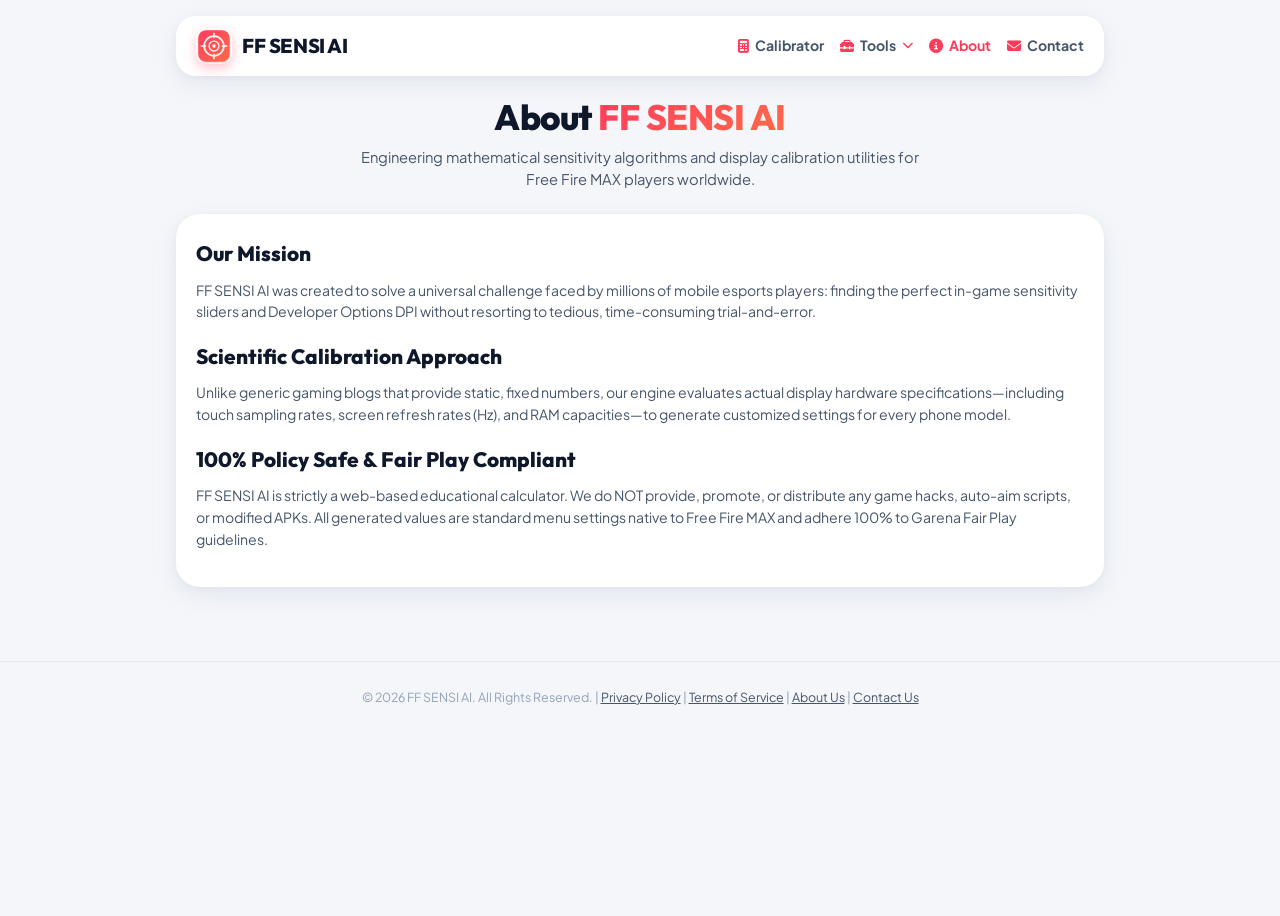
==== about.html @ 21d7be18 "Synchronize mobile hamburger menu and slide drawer across all 9 pages" ====
<!DOCTYPE html>
<html lang="en">

<head>
    <meta charset="UTF-8">
    <meta name="viewport" content="width=device-width, initial-scale=1.0, maximum-scale=1.0, user-scalable=no">

    <title>About Us - FF SENSI AI</title>
    <meta name="description" content="Learn about FF SENSI AI - The precision Free Fire headshot sensitivity calibration platform.">
    <meta name="robots" content="index, follow">
    <link rel="canonical" href="https://ffsensi.takiff.online/about.html">

    <link rel="icon" type="image/svg+xml" href="favicon.svg">
    <link rel="stylesheet" href="https://cdnjs.cloudflare.com/ajax/libs/font-awesome/6.5.1/css/all.min.css">
    <link href="https://fonts.googleapis.com/css2?family=Outfit:wght@600;700;800;900&family=Plus+Jakarta+Sans:wght@500;600;700;800&display=swap" rel="stylesheet">
    <link rel="stylesheet" href="css/style.css">

    <!-- Google Analytics -->
    <script async src="https://www.googletagmanager.com/gtag/js?id=G-5016SZV6RD"></script>
    <script>
        window.dataLayer = window.dataLayer || [];
        function gtag() { dataLayer.push(arguments); }
        gtag('js', new Date());
        gtag('config', 'G-5016SZV6RD');
    </script>
</head>

<body>

    <!-- Header Navbar -->
    <div class="header-wrapper">
        <nav class="navbar">
            <a href="index.html" class="brand">
                <img src="logo.svg" alt="FF SENSI Logo" width="36" height="36" style="border-radius: 10px; box-shadow: 0 4px 12px rgba(255, 59, 92, 0.3);">
                <span class="brand-title">FF SENSI AI</span>
            </a>

            <!-- Desktop Nav Menu -->
            <ul class="nav-menu desktop-only">
                <li><a href="index.html"><i class="fa-solid fa-calculator"></i> Calibrator</a></li>
                <li class="dropdown-menu-item">
                    <a class="dropdown-trigger"><i class="fa-solid fa-toolbox"></i> Tools <i class="fa-solid fa-chevron-down" style="font-size: 0.7rem;"></i></a>
                    <div class="dropdown-popover">
                        <a href="index.html"><i class="fa-solid fa-sliders"></i> Sensi Calibrator</a>
                        <a href="dpi-calculator.html"><i class="fa-solid fa-microchip"></i> DPI Multiplier Tool</a>
                        <a href="fire-button-calculator.html"><i class="fa-solid fa-bullseye"></i> Fire Button Size Tool</a>
                        <a href="custom-hud-calculator.html"><i class="fa-solid fa-gamepad"></i> Custom HUD Blueprint</a>
                        <a href="drag-aim-trainer.html"><i class="fa-solid fa-crosshairs"></i> Drag Aim Speed Trainer</a>
                    </div>
                </li>
                <li><a href="about.html" class="active"><i class="fa-solid fa-circle-info"></i> About</a></li>
                <li><a href="contact.html"><i class="fa-solid fa-envelope"></i> Contact</a></li>
            </ul>

            <!-- Mobile Hamburger Toggle Button -->
            <button type="button" class="mobile-menu-btn mobile-hamburger-btn" id="mobileMenuBtn" aria-label="Open Menu">
                <i class="fa-solid fa-bars"></i>
            </button>
        </nav>

        <!-- Mobile Overlay & Drawer -->
        <div class="mobile-overlay" id="mobileOverlay"></div>
        <div class="mobile-drawer" id="mobileDrawer">
            <div class="mobile-drawer-head">
                <span class="mobile-drawer-title">Navigation Menu</span>
                <button type="button" class="mobile-drawer-close close-drawer-btn" id="closeDrawerBtn" aria-label="Close Menu">
                    <i class="fa-solid fa-xmark"></i>
                </button>
            </div>
            <div class="mobile-drawer-body mobile-drawer-links">
                <a href="index.html" class="drawer-link"><i class="fa-solid fa-sliders"></i> Sensi Calibrator</a>
                <a href="dpi-calculator.html" class="drawer-link"><i class="fa-solid fa-microchip"></i> DPI Multiplier Tool</a>
                <a href="fire-button-calculator.html" class="drawer-link"><i class="fa-solid fa-bullseye"></i> Fire Button Size Tool</a>
                <a href="custom-hud-calculator.html" class="drawer-link"><i class="fa-solid fa-gamepad"></i> Custom HUD Blueprint</a>
                <a href="drag-aim-trainer.html" class="drawer-link"><i class="fa-solid fa-crosshairs"></i> Drag Aim Speed Trainer</a>
                <div class="drawer-divider"></div>
                <a href="about.html" class="drawer-link active"><i class="fa-solid fa-circle-info"></i> About Us</a>
                <a href="contact.html" class="drawer-link"><i class="fa-solid fa-envelope"></i> Contact Us</a>
            </div>
        </div>
    </div>

    <!-- Main Container -->
    <main class="container">

        <header class="hero">
            <h1 class="hero-title">
                About <span class="text-gradient">FF SENSI AI</span>
            </h1>
            <p class="hero-desc">
                Engineering mathematical sensitivity algorithms and display calibration utilities for Free Fire MAX players worldwide.
            </p>
        </header>

        <article class="seo-panel">
            <h2>Our Mission</h2>
            <p>
                FF SENSI AI was created to solve a universal challenge faced by millions of mobile esports players: finding the perfect in-game sensitivity sliders and Developer Options DPI without resorting to tedious, time-consuming trial-and-error.
            </p>

            <h2>Scientific Calibration Approach</h2>
            <p>
                Unlike generic gaming blogs that provide static, fixed numbers, our engine evaluates actual display hardware specifications—including touch sampling rates, screen refresh rates (Hz), and RAM capacities—to generate customized settings for every phone model.
            </p>

            <h2>100% Policy Safe & Fair Play Compliant</h2>
            <p>
                FF SENSI AI is strictly a web-based educational calculator. We do NOT provide, promote, or distribute any game hacks, auto-aim scripts, or modified APKs. All generated values are standard menu settings native to Free Fire MAX and adhere 100% to Garena Fair Play guidelines.
            </p>
        </article>

    </main>

    <footer class="footer-bar">
        &copy; 2026 FF SENSI AI. All Rights Reserved. | 
        <a href="privacy-policy.html" style="color: var(--text-secondary);">Privacy Policy</a> | 
        <a href="terms.html" style="color: var(--text-secondary);">Terms of Service</a> | 
        <a href="about.html" style="color: var(--text-secondary);">About Us</a> | 
        <a href="contact.html" style="color: var(--text-secondary);">Contact Us</a>
    </footer>

    <script src="js/app.js"></script>
</body>

</html>
---- css/style.css ----
/* ==========================================================================
   FF SENSI PRO - 100% Mobile-First Premium Soft Porcelain Light UI
   Fixes: Brand Title No-Wrap, Hidden Mobile Drawer by Default, Perfect Mobile Layout
   ========================================================================== */

:root {
    --bg-page: #f4f6fa;
    --bg-card: #ffffff;
    --bg-input: #f0f4f9;
    --shadow-soft: 0 8px 24px rgba(165, 175, 195, 0.2), 0 2px 6px rgba(165, 175, 195, 0.1);
    --shadow-inset: inset 2px 2px 6px rgba(165, 175, 195, 0.25), inset -2px -2px 6px rgba(255, 255, 255, 0.9);
    --border: #e2e8f0;
    --accent: #ff3b5c;
    --accent-gradient: linear-gradient(135deg, #ff3b5c 0%, #ff6b4a 100%);
    --accent-green: #10b981;
    --accent-blue: #2563eb;
    --text-primary: #0f172a;
    --text-secondary: #475569;
    --text-muted: #94a3b8;
    --font-heading: 'Outfit', -apple-system, BlinkMacSystemFont, sans-serif;
    --font-body: 'Plus Jakarta Sans', -apple-system, BlinkMacSystemFont, sans-serif;
}

*, *::before, *::after { box-sizing: border-box; margin: 0; padding: 0; }

html {
    scroll-behavior: smooth;
    font-size: 16px;
}

body {
    width: 100%;
    max-width: 100vw;
    overflow-x: hidden !important;
    background: var(--bg-page);
    color: var(--text-secondary);
    font-family: var(--font-body);
    min-height: 100vh;
    line-height: 1.5;
    -webkit-font-smoothing: antialiased;
}

/* ============ HEADER NAVBAR ============ */
.header-wrapper {
    width: 100%;
    max-width: 960px;
    margin: 16px auto 20px;
    padding: 0 16px;
}

.navbar {
    width: 100%;
    background: var(--bg-card);
    border-radius: 20px;
    padding: 12px 20px;
    display: flex;
    align-items: center;
    justify-content: space-between;
    box-shadow: var(--shadow-soft);
    position: relative;
    z-index: 100;
}

.brand {
    display: flex;
    align-items: center;
    gap: 10px;
    text-decoration: none;
    color: var(--text-primary);
    flex-shrink: 0;
    white-space: nowrap;
}

.brand-title {
    font-family: var(--font-heading);
    font-size: 1.25rem;
    font-weight: 800;
    letter-spacing: -0.4px;
    white-space: nowrap !important;
    display: inline-block;
}

/* Desktop Nav Menu */
.nav-menu {
    display: flex;
    align-items: center;
    gap: 16px;
    list-style: none;
}

.nav-menu a {
    color: var(--text-secondary);
    text-decoration: none;
    font-size: 0.88rem;
    font-weight: 700;
    display: flex;
    align-items: center;
    gap: 6px;
    transition: color 0.2s ease;
    white-space: nowrap;
}

.nav-menu a:hover, .nav-menu a.active { color: var(--accent); }
.nav-menu a i { color: var(--accent); }

/* Desktop Dropdown */
.dropdown-menu-item { position: relative; padding: 6px 0; }
.dropdown-trigger { cursor: pointer; }

.dropdown-popover {
    position: absolute;
    top: calc(100% + 4px);
    right: 0;
    background: var(--bg-card);
    border: 1px solid var(--border);
    border-radius: 18px;
    padding: 8px;
    min-width: 220px;
    box-shadow: 0 14px 35px rgba(0, 0, 0, 0.15);
    display: flex;
    flex-direction: column;
    gap: 4px;
    z-index: 2000;
    opacity: 0;
    visibility: hidden;
    pointer-events: none;
    transition: opacity 0.2s ease, visibility 0.2s ease;
}

.dropdown-popover::before {
    content: '';
    position: absolute;
    top: -15px;
    left: 0;
    width: 100%;
    height: 15px;
}

.dropdown-menu-item:hover .dropdown-popover,
.dropdown-popover:hover {
    opacity: 1;
    visibility: visible;
    pointer-events: auto;
}

.dropdown-popover a {
    padding: 10px 12px;
    border-radius: 12px;
    font-size: 0.85rem;
    font-weight: 700;
    color: var(--text-primary);
    text-decoration: none;
    transition: all 0.2s ease;
}

.dropdown-popover a:hover {
    background: #fff5f7;
    color: var(--accent);
}

/* ============ MOBILE HAMBURGER BUTTON ============ */
.mobile-menu-btn {
    display: none; /* Hidden on desktop */
    background: #fff5f7;
    border: 1px solid rgba(255, 59, 92, 0.25);
    color: var(--accent);
    width: 40px;
    height: 40px;
    border-radius: 12px;
    font-size: 1.1rem;
    cursor: pointer;
    align-items: center;
    justify-content: center;
    flex-shrink: 0;
    transition: all 0.2s ease;
}

/* ============ MOBILE OVERLAY & DRAWER ============ */
.mobile-overlay {
    display: none;
    position: fixed;
    top: 0;
    left: 0;
    width: 100vw;
    height: 100vh;
    background: rgba(15, 23, 42, 0.5);
    backdrop-filter: blur(4px);
    -webkit-backdrop-filter: blur(4px);
    z-index: 9998;
    opacity: 0;
    transition: opacity 0.3s ease;
}

.mobile-overlay.open {
    display: block !important;
    opacity: 1;
}

/* Mobile Drawer - Hidden completely by default */
.mobile-drawer {
    display: none; /* Crucial: Prevents raw un-styled render on mobile */
    position: fixed;
    top: 0;
    right: 0;
    width: 280px;
    max-width: 85vw;
    height: 100vh;
    background: var(--bg-card);
    z-index: 9999;
    box-shadow: -8px 0 30px rgba(0, 0, 0, 0.15);
    flex-direction: column;
    overflow-y: auto;
    transform: translateX(100%);
    transition: transform 0.3s cubic-bezier(0.4, 0, 0.2, 1);
}

.mobile-drawer.open {
    display: flex !important;
    transform: translateX(0) !important;
}

.mobile-drawer-head, .mobile-drawer-header {
    display: flex;
    align-items: center;
    justify-content: space-between;
    padding: 16px 20px;
    border-bottom: 1px solid var(--border);
}

.mobile-drawer-title {
    font-family: var(--font-heading);
    font-size: 1.1rem;
    font-weight: 800;
    color: var(--text-primary);
}

.mobile-drawer-close, .close-drawer-btn {
    background: var(--bg-input);
    border: none;
    width: 36px;
    height: 36px;
    border-radius: 10px;
    color: var(--text-primary);
    font-size: 1.1rem;
    cursor: pointer;
    display: flex;
    align-items: center;
    justify-content: center;
    transition: all 0.2s ease;
}

.mobile-drawer-close:hover, .close-drawer-btn:hover {
    background: #fff5f7;
    color: var(--accent);
}

.mobile-drawer-body, .mobile-drawer-links {
    display: flex;
    flex-direction: column;
    padding: 12px 16px;
    gap: 6px;
}

.drawer-link, .mobile-drawer-links a {
    display: flex;
    align-items: center;
    gap: 12px;
    padding: 12px 14px;
    border-radius: 14px;
    font-size: 0.9rem;
    font-weight: 700;
    color: var(--text-primary);
    text-decoration: none;
    transition: all 0.2s ease;
}

.drawer-link i, .mobile-drawer-links i {
    color: var(--accent);
    width: 20px;
    text-align: center;
    font-size: 1rem;
}

.drawer-link:hover, .drawer-link.active,
.mobile-drawer-links a:hover, .mobile-drawer-links a.active {
    background: #fff5f7;
    color: var(--accent);
}

.drawer-divider {
    height: 1px;
    background: var(--border);
    margin: 8px 0;
}

/* ============ CONTAINER ============ */
.container {
    width: 100%;
    max-width: 960px;
    margin: 0 auto;
    padding: 0 16px 50px;
}

/* ============ HERO ============ */
.hero {
    width: 100%;
    text-align: center;
    margin-bottom: 24px;
}

.hero-title {
    font-family: var(--font-heading);
    font-size: 2.2rem;
    font-weight: 800;
    letter-spacing: -0.5px;
    color: var(--text-primary);
    line-height: 1.2;
    margin-bottom: 8px;
}

.text-gradient {
    background: var(--accent-gradient);
    -webkit-background-clip: text;
    -webkit-text-fill-color: transparent;
}

.hero-desc {
    color: var(--text-secondary);
    font-size: 0.92rem;
    max-width: 580px;
    margin: 0 auto;
    line-height: 1.5;
}

/* ============ AD SLOT ============ */
.ad-slot {
    width: 100%;
    margin: 16px 0 24px;
    padding: 6px;
    background: #ffffff;
    border: 1px dashed var(--border);
    border-radius: 16px;
    text-align: center;
    min-height: 75px;
    box-shadow: var(--shadow-soft);
    overflow: hidden;
}

/* ============ TOOL WRAPPER ============ */
.dial-interactive-wrapper {
    width: 100%;
    background: var(--bg-card);
    border-radius: 24px;
    padding: 24px 20px;
    box-shadow: var(--shadow-soft);
    margin-bottom: 24px;
}

.dial-header {
    text-align: center;
    margin-bottom: 20px;
}

.dial-header h2 {
    font-family: var(--font-heading);
    font-size: 1.35rem;
    font-weight: 800;
    color: var(--text-primary);
    margin-bottom: 4px;
}

.dial-header p {
    font-size: 0.84rem;
    color: var(--text-secondary);
}

/* ============ SELECTOR GRID ============ */
.selector-cards-grid {
    width: 100%;
    display: grid;
    grid-template-columns: repeat(3, 1fr);
    gap: 16px;
    margin-bottom: 20px;
}

.selector-card {
    width: 100%;
    background: var(--bg-input);
    border-radius: 16px;
    padding: 14px 16px;
    box-shadow: var(--shadow-inset);
    display: flex;
    flex-direction: column;
    gap: 6px;
}

.selector-card label {
    font-size: 0.72rem;
    font-weight: 800;
    color: var(--text-secondary);
    text-transform: uppercase;
    letter-spacing: 0.5px;
}

.clean-select, .clean-input {
    width: 100%;
    background: var(--bg-card);
    border: 1px solid var(--border);
    border-radius: 12px;
    padding: 11px 12px;
    font-family: var(--font-body);
    font-size: 16px;
    font-weight: 700;
    color: var(--text-primary);
    outline: none;
    transition: all 0.2s ease;
    cursor: pointer;
}

.clean-select:focus, .clean-input:focus {
    border-color: var(--accent);
    box-shadow: 0 0 0 3px rgba(255, 59, 92, 0.15);
}

.suggestions-box {
    position: absolute;
    top: calc(100% + 4px);
    left: 0;
    right: 0;
    background: #ffffff;
    border: 1px solid var(--accent);
    border-radius: 14px;
    max-height: 160px;
    overflow-y: auto;
    z-index: 100;
    display: none;
    box-shadow: 0 10px 30px rgba(0,0,0,0.1);
}

.suggestion-row {
    padding: 10px 14px;
    font-size: 0.85rem;
    color: var(--text-primary);
    cursor: pointer;
    border-bottom: 1px solid var(--border);
}

.suggestion-row:hover {
    background: #fff5f7;
    color: var(--accent);
}

/* ============ CALCULATE BUTTON ============ */
.btn-master-calculate {
    width: 100%;
    background: var(--accent-gradient);
    border: none;
    color: #ffffff;
    padding: 16px;
    border-radius: 16px;
    font-family: var(--font-heading);
    font-size: 1.05rem;
    font-weight: 800;
    cursor: pointer;
    display: flex;
    align-items: center;
    justify-content: center;
    gap: 8px;
    box-shadow: 0 8px 20px rgba(255, 59, 92, 0.35);
    transition: all 0.2s ease;
    touch-action: manipulation;
}

.btn-master-calculate:active { transform: scale(0.98); }

/* ============ RESULTS PANEL ============ */
.results-display-panel {
    width: 100%;
    background: var(--bg-card);
    border-radius: 24px;
    padding: 24px 20px;
    box-shadow: var(--shadow-soft);
    margin-bottom: 24px;
}

.results-placeholder {
    text-align: center;
    padding: 30px 16px;
    color: var(--text-muted);
}

.results-placeholder i {
    font-size: 2.2rem;
    color: var(--accent);
    margin-bottom: 10px;
}

.sensi-cards-grid {
    width: 100%;
    display: grid;
    grid-template-columns: repeat(3, 1fr);
    gap: 12px;
    margin-bottom: 18px;
}

.sensi-card {
    width: 100%;
    background: var(--bg-input);
    border-radius: 16px;
    padding: 14px;
    box-shadow: var(--shadow-inset);
    display: flex;
    flex-direction: column;
}

.sensi-card.featured {
    background: #fff5f7;
    border: 1px solid rgba(255, 59, 92, 0.25);
}

.sensi-label {
    font-size: 0.76rem;
    font-weight: 800;
    color: var(--text-secondary);
    text-transform: uppercase;
    display: flex;
    align-items: center;
    gap: 6px;
    margin-bottom: 8px;
}

.sensi-label i { color: var(--accent); }

.sensi-val-row {
    display: flex;
    align-items: baseline;
}

.sensi-val-num {
    font-family: var(--font-heading);
    font-size: 1.6rem;
    font-weight: 900;
    color: var(--text-primary);
}

.sensi-card.featured .sensi-val-num { color: var(--accent); }

.secondary-badges-grid {
    width: 100%;
    display: grid;
    grid-template-columns: 1fr 1fr;
    gap: 12px;
    margin-bottom: 18px;
}

.badge-card {
    width: 100%;
    background: var(--bg-input);
    border-radius: 16px;
    padding: 14px;
    text-align: center;
    box-shadow: var(--shadow-inset);
}

.badge-card .lbl {
    font-size: 0.72rem;
    font-weight: 800;
    color: var(--text-muted);
    text-transform: uppercase;
}

.badge-card .val {
    font-family: var(--font-heading);
    font-size: 1.3rem;
    font-weight: 900;
    color: var(--accent-green);
}

.action-grid {
    width: 100%;
    display: grid;
    grid-template-columns: 1fr 1fr;
    gap: 12px;
}

.btn-action {
    width: 100%;
    background: var(--bg-input);
    border: 1px solid var(--border);
    color: var(--text-primary);
    padding: 12px;
    border-radius: 14px;
    font-family: var(--font-body);
    font-size: 0.88rem;
    font-weight: 700;
    cursor: pointer;
    display: flex;
    align-items: center;
    justify-content: center;
    gap: 6px;
    transition: all 0.2s ease;
}

.btn-action:hover {
    background: #ffffff;
    border-color: var(--accent);
    color: var(--accent);
}

/* ============ TABLE OF CONTENTS ============ */
.toc-section { padding: 20px !important; }

.toc-title {
    font-family: var(--font-heading);
    font-size: 1.05rem;
    font-weight: 800;
    color: var(--text-primary);
    margin-bottom: 10px;
    display: flex;
    align-items: center;
    gap: 8px;
}

.toc-title i { color: var(--accent); }

.toc-nav {
    display: flex;
    flex-direction: column;
    gap: 6px;
}

.toc-nav a {
    font-size: 0.86rem;
    font-weight: 700;
    color: var(--text-secondary);
    text-decoration: none;
    transition: color 0.2s ease;
}

.toc-nav a:hover { color: var(--accent); }

/* ============ SEO ARTICLE ============ */
.seo-panel {
    width: 100%;
    background: var(--bg-card);
    border-radius: 24px;
    padding: 24px 20px;
    box-shadow: var(--shadow-soft);
    margin-bottom: 24px;
    color: var(--text-secondary);
    font-size: 0.88rem;
}

.seo-panel h2 {
    color: var(--text-primary);
    font-family: var(--font-heading);
    font-size: 1.3rem;
    font-weight: 800;
    margin: 18px 0 10px;
}

.seo-panel h2:first-child { margin-top: 0; }

.seo-panel p {
    margin-bottom: 12px;
    line-height: 1.55;
}

.seo-panel ul {
    padding-left: 20px;
    margin-bottom: 12px;
}

.seo-panel li {
    margin-bottom: 6px;
    line-height: 1.5;
}

/* ============ FEATURES GRID ============ */
.features-grid, .features-responsive-grid {
    display: grid;
    grid-template-columns: 1fr 1fr;
    gap: 14px;
    margin-top: 14px;
}

.feature-box, .feature-card-box {
    background: var(--bg-input);
    padding: 16px;
    border-radius: 16px;
    box-shadow: var(--shadow-inset);
}

.feature-box h4, .feature-card-box h4 {
    font-size: 0.88rem;
    font-weight: 800;
    color: var(--accent);
    margin-bottom: 4px;
}

.feature-box p, .feature-card-box p {
    font-size: 0.82rem;
    color: var(--text-secondary);
    margin: 0;
    line-height: 1.45;
}

/* ============ FAQ ============ */
.faq-list {
    width: 100%;
    display: flex;
    flex-direction: column;
    gap: 10px;
    margin-top: 14px;
}

.faq-item, .faq-card {
    width: 100%;
    background: var(--bg-input);
    border-radius: 14px;
    overflow: hidden;
    box-shadow: var(--shadow-inset);
}

.faq-header {
    width: 100%;
    padding: 14px 16px;
    font-weight: 700;
    color: var(--text-primary);
    font-size: 0.86rem;
    cursor: pointer;
    display: flex;
    align-items: center;
    justify-content: space-between;
    gap: 10px;
}

.faq-header i {
    transition: transform 0.3s ease;
    color: var(--accent);
    flex-shrink: 0;
}

.faq-body {
    padding: 0 16px 14px;
    font-size: 0.84rem;
    color: var(--text-secondary);
    display: none;
    line-height: 1.55;
}

.faq-item.active .faq-body, .faq-card.active .faq-body { display: block !important; }
.faq-item.active .faq-header i, .faq-card.active .faq-header i { transform: rotate(180deg); }

/* ============ TOAST ============ */
.toast-box {
    position: fixed;
    bottom: 20px;
    left: 50%;
    transform: translateX(-50%) translateY(20px);
    background: var(--text-primary);
    color: #ffffff;
    padding: 10px 20px;
    border-radius: 14px;
    font-size: 0.85rem;
    font-weight: 800;
    display: flex;
    align-items: center;
    gap: 8px;
    box-shadow: 0 10px 30px rgba(0,0,0,0.2);
    opacity: 0;
    transition: all 0.3s ease;
    z-index: 2000;
    white-space: nowrap;
}

.toast-box.show {
    opacity: 1;
    transform: translateX(-50%) translateY(0);
}

/* ============ FOOTER ============ */
.footer-bar {
    width: 100%;
    border-top: 1px solid var(--border);
    padding: 24px 16px;
    text-align: center;
    color: var(--text-muted);
    font-size: 0.78rem;
    line-height: 1.8;
}

/* ==========================================================================
   PERFECT MOBILE & TABLET BREAKPOINTS
   ========================================================================== */

@media (max-width: 768px) {
    /* Hide desktop nav links, show mobile hamburger icon */
    .desktop-only { display: none !important; }
    .mobile-menu-btn, .mobile-hamburger-btn { display: flex !important; }

    .header-wrapper {
        padding: 0 12px;
        margin: 10px auto 14px;
    }

    .navbar {
        padding: 10px 14px;
        border-radius: 16px;
    }

    .brand-title {
        font-size: 1.05rem;
        white-space: nowrap !important;
    }

    .container {
        padding: 0 12px 40px;
    }

    .hero {
        margin-bottom: 16px;
    }

    .hero-title {
        font-size: 1.45rem;
        line-height: 1.25;
        margin-bottom: 6px;
    }

    .hero-desc {
        font-size: 0.84rem;
        line-height: 1.45;
    }

    .ad-slot {
        margin: 12px 0 18px;
        border-radius: 14px;
    }

    /* 1 Column Form Inputs */
    .selector-cards-grid {
        grid-template-columns: 1fr;
        gap: 10px;
    }

    .selector-card { padding: 12px 14px; }

    .dial-interactive-wrapper, .results-display-panel, .seo-panel {
        padding: 16px 14px;
        border-radius: 18px;
        margin-bottom: 18px;
    }

    .dial-header h2 { font-size: 1.15rem; }
    .dial-header p { font-size: 0.8rem; }

    .btn-master-calculate {
        padding: 14px;
        font-size: 0.95rem;
        border-radius: 14px;
    }

    /* 2 Column Sensi Cards */
    .sensi-cards-grid {
        grid-template-columns: 1fr 1fr;
        gap: 8px;
    }

    .sensi-card { padding: 10px 12px; }
    .sensi-val-num { font-size: 1.3rem; }

    .secondary-badges-grid { gap: 8px; }
    .badge-card { padding: 10px; }
    .badge-card .val { font-size: 1.1rem; }

    .action-grid {
        grid-template-columns: 1fr;
        gap: 8px;
    }

    /* Features Grid 1 Column */
    .features-grid, .features-responsive-grid {
        grid-template-columns: 1fr;
        gap: 10px;
    }

    .feature-box, .feature-card-box { padding: 14px; }

    /* SEO Panel */
    .seo-panel h2 { font-size: 1.15rem; }
    .seo-panel { font-size: 0.84rem; }

    /* TOC */
    .toc-section { padding: 16px 14px !important; }
    .toc-title { font-size: 0.95rem; }
    .toc-nav a { font-size: 0.82rem; }

    /* FAQ */
    .faq-header { padding: 12px 14px; font-size: 0.84rem; }
    .faq-body { padding: 0 14px 12px; font-size: 0.82rem; }

    /* Footer */
    .footer-bar { font-size: 0.75rem; padding: 20px 12px; }
}

@media (max-width: 380px) {
    .sensi-cards-grid { grid-template-columns: 1fr; }
    .hero-title { font-size: 1.3rem; }
}
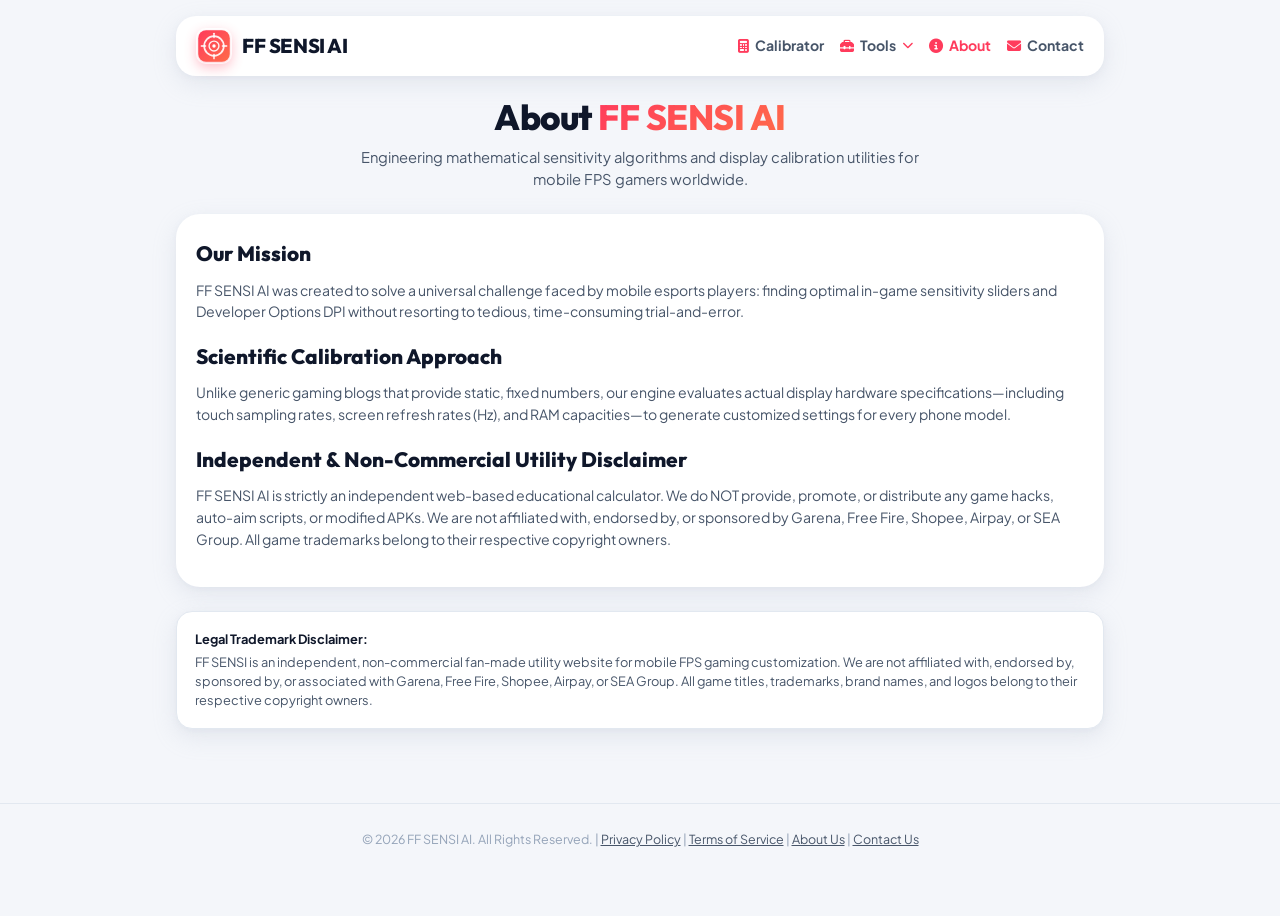
==== commit 0f5a8506: "Add explicit legal trademark disclaimers and adjust titles for nominative fair use compliance" ====
--- a/about.html
+++ b/about.html
@@ -6,7 +6,7 @@
     <meta name="viewport" content="width=device-width, initial-scale=1.0, maximum-scale=1.0, user-scalable=no">
 
     <title>About Us - FF SENSI AI</title>
-    <meta name="description" content="Learn about FF SENSI AI - The precision Free Fire headshot sensitivity calibration platform.">
+    <meta name="description" content="Learn about FF SENSI AI - The precision mobile gaming sensitivity calibration platform.">
     <meta name="robots" content="index, follow">
     <link rel="canonical" href="https://ffsensi.takiff.online/about.html">
 
@@ -88,14 +88,14 @@
                 About <span class="text-gradient">FF SENSI AI</span>
             </h1>
             <p class="hero-desc">
-                Engineering mathematical sensitivity algorithms and display calibration utilities for Free Fire MAX players worldwide.
+                Engineering mathematical sensitivity algorithms and display calibration utilities for mobile FPS gamers worldwide.
             </p>
         </header>
 
         <article class="seo-panel">
             <h2>Our Mission</h2>
             <p>
-                FF SENSI AI was created to solve a universal challenge faced by millions of mobile esports players: finding the perfect in-game sensitivity sliders and Developer Options DPI without resorting to tedious, time-consuming trial-and-error.
+                FF SENSI AI was created to solve a universal challenge faced by mobile esports players: finding optimal in-game sensitivity sliders and Developer Options DPI without resorting to tedious, time-consuming trial-and-error.
             </p>
 
             <h2>Scientific Calibration Approach</h2>
@@ -103,11 +103,17 @@
                 Unlike generic gaming blogs that provide static, fixed numbers, our engine evaluates actual display hardware specifications—including touch sampling rates, screen refresh rates (Hz), and RAM capacities—to generate customized settings for every phone model.
             </p>
 
-            <h2>100% Policy Safe & Fair Play Compliant</h2>
+            <h2>Independent & Non-Commercial Utility Disclaimer</h2>
             <p>
-                FF SENSI AI is strictly a web-based educational calculator. We do NOT provide, promote, or distribute any game hacks, auto-aim scripts, or modified APKs. All generated values are standard menu settings native to Free Fire MAX and adhere 100% to Garena Fair Play guidelines.
+                FF SENSI AI is strictly an independent web-based educational calculator. We do NOT provide, promote, or distribute any game hacks, auto-aim scripts, or modified APKs. We are not affiliated with, endorsed by, or sponsored by Garena, Free Fire, Shopee, Airpay, or SEA Group. All game trademarks belong to their respective copyright owners.
             </p>
         </article>
+
+        <!-- Prominent Legal Disclaimer Box -->
+        <div style="background: #ffffff; border: 1px solid var(--border); border-radius: 16px; padding: 18px; margin-bottom: 24px; font-size: 0.8rem; color: var(--text-secondary); line-height: 1.5; box-shadow: var(--shadow-soft);">
+            <strong style="color: var(--text-primary); display: block; margin-bottom: 4px;">Legal Trademark Disclaimer:</strong>
+            FF SENSI is an independent, non-commercial fan-made utility website for mobile FPS gaming customization. We are not affiliated with, endorsed by, sponsored by, or associated with Garena, Free Fire, Shopee, Airpay, or SEA Group. All game titles, trademarks, brand names, and logos belong to their respective copyright owners.
+        </div>
 
     </main>
 
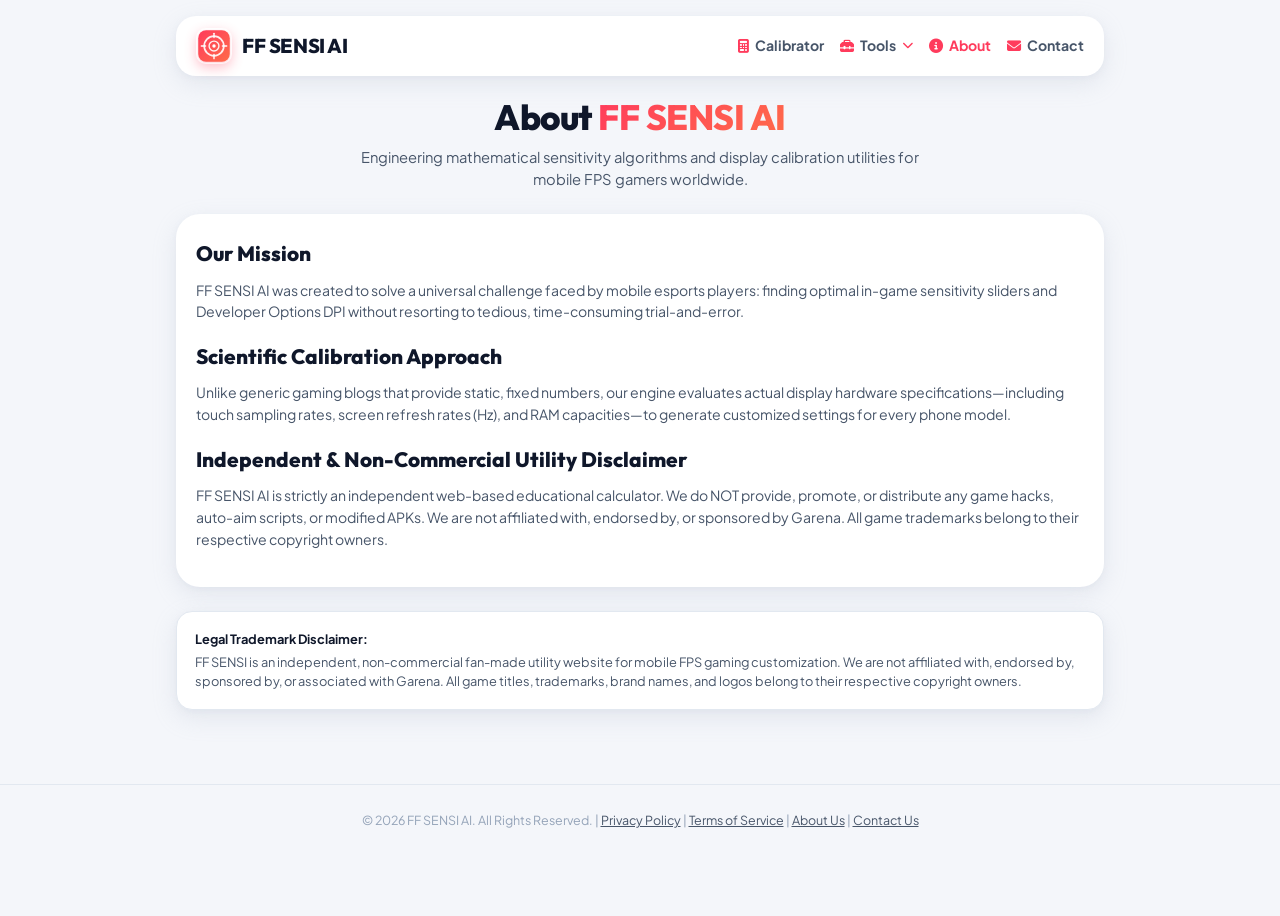
==== commit b5612925: "Replace all instances of trademarked text Free Fire with FF across all files" ====
--- a/about.html
+++ b/about.html
@@ -105,14 +105,14 @@
 
             <h2>Independent & Non-Commercial Utility Disclaimer</h2>
             <p>
-                FF SENSI AI is strictly an independent web-based educational calculator. We do NOT provide, promote, or distribute any game hacks, auto-aim scripts, or modified APKs. We are not affiliated with, endorsed by, or sponsored by Garena, Free Fire, Shopee, Airpay, or SEA Group. All game trademarks belong to their respective copyright owners.
+                FF SENSI AI is strictly an independent web-based educational calculator. We do NOT provide, promote, or distribute any game hacks, auto-aim scripts, or modified APKs. We are not affiliated with, endorsed by, or sponsored by Garena. All game trademarks belong to their respective copyright owners.
             </p>
         </article>
 
         <!-- Prominent Legal Disclaimer Box -->
         <div style="background: #ffffff; border: 1px solid var(--border); border-radius: 16px; padding: 18px; margin-bottom: 24px; font-size: 0.8rem; color: var(--text-secondary); line-height: 1.5; box-shadow: var(--shadow-soft);">
             <strong style="color: var(--text-primary); display: block; margin-bottom: 4px;">Legal Trademark Disclaimer:</strong>
-            FF SENSI is an independent, non-commercial fan-made utility website for mobile FPS gaming customization. We are not affiliated with, endorsed by, sponsored by, or associated with Garena, Free Fire, Shopee, Airpay, or SEA Group. All game titles, trademarks, brand names, and logos belong to their respective copyright owners.
+            FF SENSI is an independent, non-commercial fan-made utility website for mobile FPS gaming customization. We are not affiliated with, endorsed by, sponsored by, or associated with Garena. All game titles, trademarks, brand names, and logos belong to their respective copyright owners.
         </div>
 
     </main>
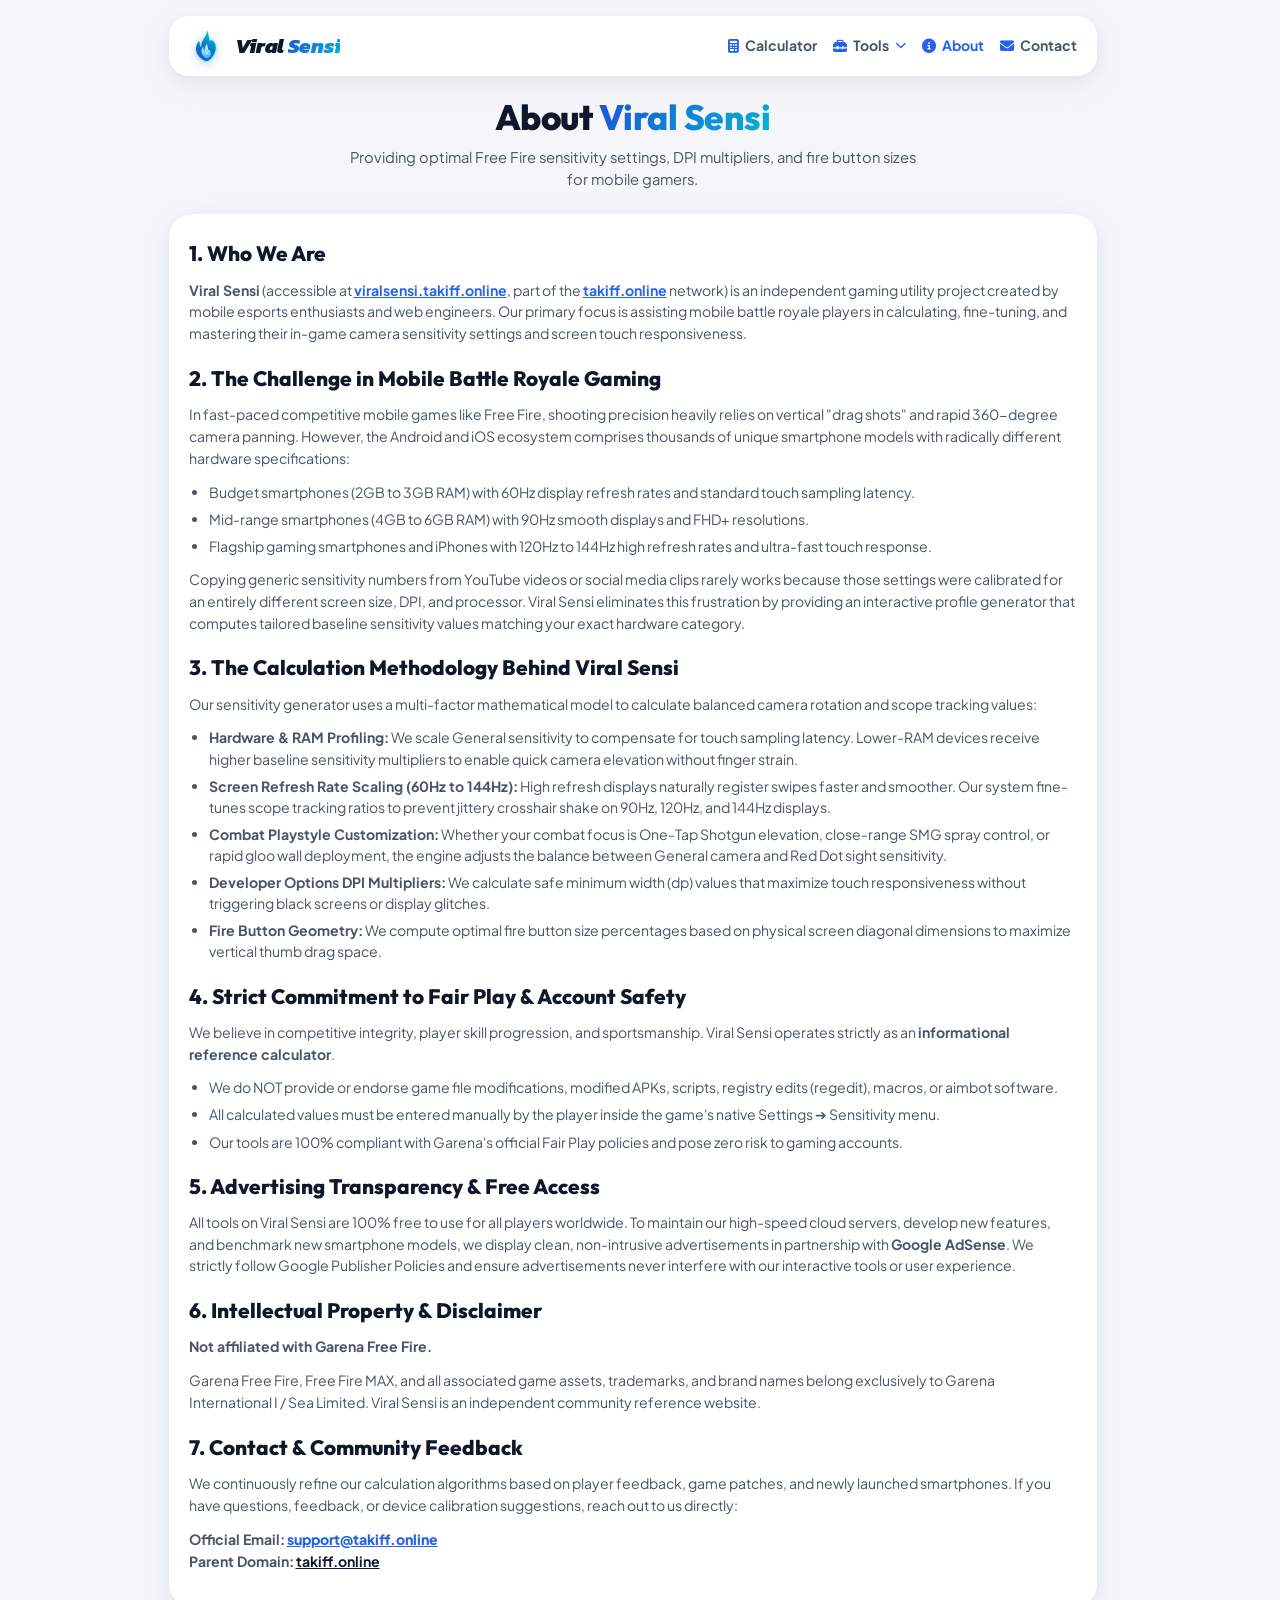
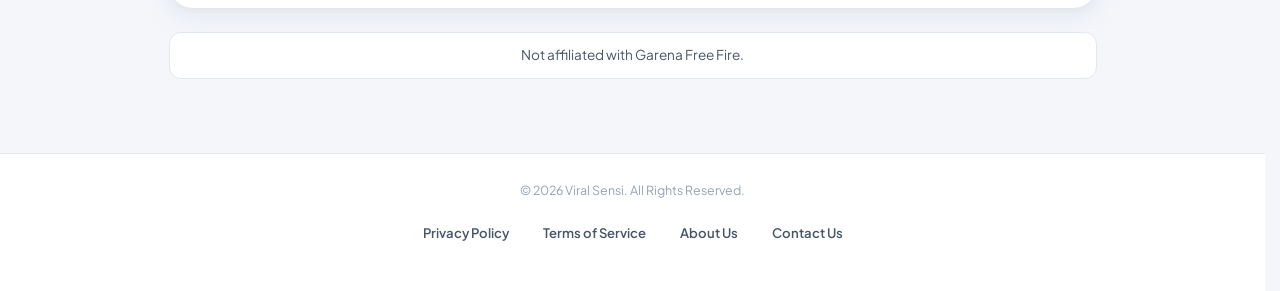
==== commit 9ba5e85d: "Upgrade Viral Sensi branding, 404 page, manual in-game slider adjustments, and SEO optimizations" ====
--- a/about.html
+++ b/about.html
@@ -5,14 +5,14 @@
     <meta charset="UTF-8">
     <meta name="viewport" content="width=device-width, initial-scale=1.0, maximum-scale=1.0, user-scalable=no">
 
-    <title>About Us - FF SENSI AI</title>
-    <meta name="description" content="Learn about FF SENSI AI - The precision mobile gaming sensitivity calibration platform.">
+    <title>About Us - Viral Sensi</title>
+    <meta name="description" content="Learn about Viral Sensi - The Free Fire sensitivity generator and DPI settings tuner.">
     <meta name="robots" content="index, follow">
-    <link rel="canonical" href="https://ffsensi.takiff.online/about.html">
+    <link rel="canonical" href="https://viralsensi.takiff.online/about.html">
 
     <link rel="icon" type="image/svg+xml" href="favicon.svg">
     <link rel="stylesheet" href="https://cdnjs.cloudflare.com/ajax/libs/font-awesome/6.5.1/css/all.min.css">
-    <link href="https://fonts.googleapis.com/css2?family=Outfit:wght@600;700;800;900&family=Plus+Jakarta+Sans:wght@500;600;700;800&display=swap" rel="stylesheet">
+    <link href="https://fonts.googleapis.com/css2?family=Kanit:ital,wght@0,700;0,800;0,900;1,700;1,800;1,900&family=Outfit:wght@600;700;800;900&family=Plus+Jakarta+Sans:wght@500;600;700;800&display=swap" rel="stylesheet">
     <link rel="stylesheet" href="css/style.css">
 
     <!-- Google Analytics -->
@@ -31,21 +31,20 @@
     <div class="header-wrapper">
         <nav class="navbar">
             <a href="index.html" class="brand">
-                <img src="logo.svg" alt="FF SENSI Logo" width="36" height="36" style="border-radius: 10px; box-shadow: 0 4px 12px rgba(255, 59, 92, 0.3);">
-                <span class="brand-title">FF SENSI AI</span>
+                <img src="logo.svg" alt="Viral Sensi Logo" class="brand-logo" width="36" height="36">
+                <span class="brand-title">Viral <span class="brand-accent">Sensi</span></span>
             </a>
 
             <!-- Desktop Nav Menu -->
             <ul class="nav-menu desktop-only">
-                <li><a href="index.html"><i class="fa-solid fa-calculator"></i> Calibrator</a></li>
+                <li><a href="index.html"><i class="fa-solid fa-calculator"></i> Calculator</a></li>
                 <li class="dropdown-menu-item">
                     <a class="dropdown-trigger"><i class="fa-solid fa-toolbox"></i> Tools <i class="fa-solid fa-chevron-down" style="font-size: 0.7rem;"></i></a>
                     <div class="dropdown-popover">
-                        <a href="index.html"><i class="fa-solid fa-sliders"></i> Sensi Calibrator</a>
+                        <a href="index.html"><i class="fa-solid fa-sliders"></i> Sensi Calculator</a>
                         <a href="dpi-calculator.html"><i class="fa-solid fa-microchip"></i> DPI Multiplier Tool</a>
                         <a href="fire-button-calculator.html"><i class="fa-solid fa-bullseye"></i> Fire Button Size Tool</a>
-                        <a href="custom-hud-calculator.html"><i class="fa-solid fa-gamepad"></i> Custom HUD Blueprint</a>
-                        <a href="drag-aim-trainer.html"><i class="fa-solid fa-crosshairs"></i> Drag Aim Speed Trainer</a>
+                        <a href="drag-speed-trainer.html"><i class="fa-solid fa-crosshairs"></i> Drag Speed Trainer</a>
                     </div>
                 </li>
                 <li><a href="about.html" class="active"><i class="fa-solid fa-circle-info"></i> About</a></li>
@@ -62,17 +61,19 @@
         <div class="mobile-overlay" id="mobileOverlay"></div>
         <div class="mobile-drawer" id="mobileDrawer">
             <div class="mobile-drawer-head">
-                <span class="mobile-drawer-title">Navigation Menu</span>
+                <span class="mobile-drawer-title">
+                    <img src="logo.svg" alt="Viral Sensi Logo" class="brand-logo" width="28" height="28">
+                    Viral <span class="brand-accent">Sensi</span>
+                </span>
                 <button type="button" class="mobile-drawer-close close-drawer-btn" id="closeDrawerBtn" aria-label="Close Menu">
                     <i class="fa-solid fa-xmark"></i>
                 </button>
             </div>
             <div class="mobile-drawer-body mobile-drawer-links">
-                <a href="index.html" class="drawer-link"><i class="fa-solid fa-sliders"></i> Sensi Calibrator</a>
+                <a href="index.html" class="drawer-link"><i class="fa-solid fa-sliders"></i> Sensi Calculator</a>
                 <a href="dpi-calculator.html" class="drawer-link"><i class="fa-solid fa-microchip"></i> DPI Multiplier Tool</a>
                 <a href="fire-button-calculator.html" class="drawer-link"><i class="fa-solid fa-bullseye"></i> Fire Button Size Tool</a>
-                <a href="custom-hud-calculator.html" class="drawer-link"><i class="fa-solid fa-gamepad"></i> Custom HUD Blueprint</a>
-                <a href="drag-aim-trainer.html" class="drawer-link"><i class="fa-solid fa-crosshairs"></i> Drag Aim Speed Trainer</a>
+                <a href="drag-speed-trainer.html" class="drawer-link"><i class="fa-solid fa-crosshairs"></i> Drag Speed Trainer</a>
                 <div class="drawer-divider"></div>
                 <a href="about.html" class="drawer-link active"><i class="fa-solid fa-circle-info"></i> About Us</a>
                 <a href="contact.html" class="drawer-link"><i class="fa-solid fa-envelope"></i> Contact Us</a>
@@ -85,44 +86,90 @@
 
         <header class="hero">
             <h1 class="hero-title">
-                About <span class="text-gradient">FF SENSI AI</span>
+                About <span class="text-gradient">Viral Sensi</span>
             </h1>
             <p class="hero-desc">
-                Engineering mathematical sensitivity algorithms and display calibration utilities for mobile FPS gamers worldwide.
+                Providing optimal Free Fire sensitivity settings, DPI multipliers, and fire button sizes for mobile gamers.
             </p>
         </header>
 
         <article class="seo-panel">
-            <h2>Our Mission</h2>
+            <h2>1. Who We Are</h2>
             <p>
-                FF SENSI AI was created to solve a universal challenge faced by mobile esports players: finding optimal in-game sensitivity sliders and Developer Options DPI without resorting to tedious, time-consuming trial-and-error.
+                <strong>Viral Sensi</strong> (accessible at <a href="https://viralsensi.takiff.online/" style="color: var(--accent); font-weight: 700;">viralsensi.takiff.online</a>, part of the <a href="https://takiff.online/" style="color: var(--accent); font-weight: 700;">takiff.online</a> network) is an independent gaming utility project created by mobile esports enthusiasts and web engineers. Our primary focus is assisting mobile battle royale players in calculating, fine-tuning, and mastering their in-game camera sensitivity settings and screen touch responsiveness.
             </p>
 
-            <h2>Scientific Calibration Approach</h2>
+            <h2>2. The Challenge in Mobile Battle Royale Gaming</h2>
             <p>
-                Unlike generic gaming blogs that provide static, fixed numbers, our engine evaluates actual display hardware specifications—including touch sampling rates, screen refresh rates (Hz), and RAM capacities—to generate customized settings for every phone model.
+                In fast-paced competitive mobile games like Free Fire, shooting precision heavily relies on vertical "drag shots" and rapid 360-degree camera panning. However, the Android and iOS ecosystem comprises thousands of unique smartphone models with radically different hardware specifications:
+            </p>
+            <ul>
+                <li>Budget smartphones (2GB to 3GB RAM) with 60Hz display refresh rates and standard touch sampling latency.</li>
+                <li>Mid-range smartphones (4GB to 6GB RAM) with 90Hz smooth displays and FHD+ resolutions.</li>
+                <li>Flagship gaming smartphones and iPhones with 120Hz to 144Hz high refresh rates and ultra-fast touch response.</li>
+            </ul>
+            <p>
+                Copying generic sensitivity numbers from YouTube videos or social media clips rarely works because those settings were calibrated for an entirely different screen size, DPI, and processor. Viral Sensi eliminates this frustration by providing an interactive profile generator that computes tailored baseline sensitivity values matching your exact hardware category.
             </p>
 
-            <h2>Independent & Non-Commercial Utility Disclaimer</h2>
+            <h2>3. The Calculation Methodology Behind Viral Sensi</h2>
             <p>
-                FF SENSI AI is strictly an independent web-based educational calculator. We do NOT provide, promote, or distribute any game hacks, auto-aim scripts, or modified APKs. We are not affiliated with, endorsed by, or sponsored by Garena. All game trademarks belong to their respective copyright owners.
+                Our sensitivity generator uses a multi-factor mathematical model to calculate balanced camera rotation and scope tracking values:
+            </p>
+            <ul>
+                <li><strong>Hardware & RAM Profiling:</strong> We scale General sensitivity to compensate for touch sampling latency. Lower-RAM devices receive higher baseline sensitivity multipliers to enable quick camera elevation without finger strain.</li>
+                <li><strong>Screen Refresh Rate Scaling (60Hz to 144Hz):</strong> High refresh displays naturally register swipes faster and smoother. Our system fine-tunes scope tracking ratios to prevent jittery crosshair shake on 90Hz, 120Hz, and 144Hz displays.</li>
+                <li><strong>Combat Playstyle Customization:</strong> Whether your combat focus is One-Tap Shotgun elevation, close-range SMG spray control, or rapid gloo wall deployment, the engine adjusts the balance between General camera and Red Dot sight sensitivity.</li>
+                <li><strong>Developer Options DPI Multipliers:</strong> We calculate safe minimum width (dp) values that maximize touch responsiveness without triggering black screens or display glitches.</li>
+                <li><strong>Fire Button Geometry:</strong> We compute optimal fire button size percentages based on physical screen diagonal dimensions to maximize vertical thumb drag space.</li>
+            </ul>
+
+            <h2>4. Strict Commitment to Fair Play & Account Safety</h2>
+            <p>
+                We believe in competitive integrity, player skill progression, and sportsmanship. Viral Sensi operates strictly as an <strong>informational reference calculator</strong>.
+            </p>
+            <ul>
+                <li>We do NOT provide or endorse game file modifications, modified APKs, scripts, registry edits (regedit), macros, or aimbot software.</li>
+                <li>All calculated values must be entered manually by the player inside the game's native Settings ➔ Sensitivity menu.</li>
+                <li>Our tools are 100% compliant with Garena's official Fair Play policies and pose zero risk to gaming accounts.</li>
+            </ul>
+
+            <h2>5. Advertising Transparency & Free Access</h2>
+            <p>
+                All tools on Viral Sensi are 100% free to use for all players worldwide. To maintain our high-speed cloud servers, develop new features, and benchmark new smartphone models, we display clean, non-intrusive advertisements in partnership with <strong>Google AdSense</strong>. We strictly follow Google Publisher Policies and ensure advertisements never interfere with our interactive tools or user experience.
+            </p>
+
+            <h2>6. Intellectual Property & Disclaimer</h2>
+            <p>
+                <strong>Not affiliated with Garena Free Fire.</strong>
+            </p>
+            <p>
+                Garena Free Fire, Free Fire MAX, and all associated game assets, trademarks, and brand names belong exclusively to Garena International I / Sea Limited. Viral Sensi is an independent community reference website.
+            </p>
+
+            <h2>7. Contact & Community Feedback</h2>
+            <p>
+                We continuously refine our calculation algorithms based on player feedback, game patches, and newly launched smartphones. If you have questions, feedback, or device calibration suggestions, reach out to us directly:
+            </p>
+            <p style="margin-top: 10px;">
+                <strong>Official Email:</strong> <a href="mailto:support@takiff.online" style="color: var(--accent); font-weight: 800;">support@takiff.online</a><br>
+                <strong>Parent Domain:</strong> <a href="https://takiff.online/" style="color: var(--text-primary); font-weight: 700;">takiff.online</a>
             </p>
         </article>
 
-        <!-- Prominent Legal Disclaimer Box -->
-        <div style="background: #ffffff; border: 1px solid var(--border); border-radius: 16px; padding: 18px; margin-bottom: 24px; font-size: 0.8rem; color: var(--text-secondary); line-height: 1.5; box-shadow: var(--shadow-soft);">
-            <strong style="color: var(--text-primary); display: block; margin-bottom: 4px;">Legal Trademark Disclaimer:</strong>
-            FF SENSI is an independent, non-commercial fan-made utility website for mobile FPS gaming customization. We are not affiliated with, endorsed by, sponsored by, or associated with Garena. All game titles, trademarks, brand names, and logos belong to their respective copyright owners.
+        <!-- Disclaimer -->
+        <div style="background: #ffffff; border: 1px solid var(--border); border-radius: 12px; padding: 12px 16px; margin-bottom: 24px; font-size: 0.85rem; color: var(--text-secondary); text-align: center;">
+            Not affiliated with Garena Free Fire.
         </div>
 
     </main>
 
     <footer class="footer-bar">
-        &copy; 2026 FF SENSI AI. All Rights Reserved. | 
-        <a href="privacy-policy.html" style="color: var(--text-secondary);">Privacy Policy</a> | 
-        <a href="terms.html" style="color: var(--text-secondary);">Terms of Service</a> | 
-        <a href="about.html" style="color: var(--text-secondary);">About Us</a> | 
-        <a href="contact.html" style="color: var(--text-secondary);">Contact Us</a>
+        <span class="footer-copy">&copy; 2026 Viral Sensi. All Rights Reserved.</span>
+        <a href="privacy-policy.html">Privacy Policy</a>
+        <a href="terms.html">Terms of Service</a>
+        <a href="about.html">About Us</a>
+        <a href="contact.html">Contact Us</a>
     </footer>
 
     <script src="js/app.js"></script>
--- a/css/style.css
+++ b/css/style.css
@@ -10,8 +10,11 @@
     --shadow-soft: 0 8px 24px rgba(165, 175, 195, 0.2), 0 2px 6px rgba(165, 175, 195, 0.1);
     --shadow-inset: inset 2px 2px 6px rgba(165, 175, 195, 0.25), inset -2px -2px 6px rgba(255, 255, 255, 0.9);
     --border: #e2e8f0;
-    --accent: #ff3b5c;
-    --accent-gradient: linear-gradient(135deg, #ff3b5c 0%, #ff6b4a 100%);
+    --accent: #2563eb;
+    --accent-dark: #1d4ed8;
+    --accent-light: #eff6ff;
+    --accent-gradient: linear-gradient(135deg, #1d4ed8 0%, #06b6d4 100%);
+    --accent-glow: rgba(37, 99, 235, 0.35);
     --accent-green: #10b981;
     --accent-blue: #2563eb;
     --text-primary: #0f172a;
@@ -19,6 +22,7 @@
     --text-muted: #94a3b8;
     --font-heading: 'Outfit', -apple-system, BlinkMacSystemFont, sans-serif;
     --font-body: 'Plus Jakarta Sans', -apple-system, BlinkMacSystemFont, sans-serif;
+    --font-brand: 'Kanit', 'Outfit', -apple-system, BlinkMacSystemFont, sans-serif;
 }
 
 *, *::before, *::after { box-sizing: border-box; margin: 0; padding: 0; }
@@ -26,6 +30,7 @@
 html {
     scroll-behavior: smooth;
     font-size: 16px;
+    scrollbar-gutter: stable;
 }
 
 body {
@@ -36,6 +41,8 @@
     color: var(--text-secondary);
     font-family: var(--font-body);
     min-height: 100vh;
+    display: flex;
+    flex-direction: column;
     line-height: 1.5;
     -webkit-font-smoothing: antialiased;
 }
@@ -71,13 +78,33 @@
     white-space: nowrap;
 }
 
+.brand-logo {
+    width: 36px;
+    height: 36px;
+    object-fit: contain;
+    filter: drop-shadow(0 2px 6px rgba(2, 132, 199, 0.35));
+    transition: transform 0.25s ease, filter 0.25s ease;
+}
+
+.brand:hover .brand-logo {
+    transform: scale(1.08) rotate(-3deg);
+    filter: drop-shadow(0 4px 12px rgba(2, 132, 199, 0.55));
+}
+
 .brand-title {
-    font-family: var(--font-heading);
-    font-size: 1.25rem;
-    font-weight: 800;
-    letter-spacing: -0.4px;
+    font-family: var(--font-brand);
+    font-size: 1.3rem;
+    font-weight: 800;
+    font-style: italic;
+    letter-spacing: -0.3px;
     white-space: nowrap !important;
     display: inline-block;
+}
+
+.brand-title .brand-accent {
+    background: var(--accent-gradient);
+    -webkit-background-clip: text;
+    -webkit-text-fill-color: transparent;
 }
 
 /* Desktop Nav Menu */
@@ -154,15 +181,15 @@
 }
 
 .dropdown-popover a:hover {
-    background: #fff5f7;
+    background: #eff6ff;
     color: var(--accent);
 }
 
 /* ============ MOBILE HAMBURGER BUTTON ============ */
 .mobile-menu-btn {
     display: none; /* Hidden on desktop */
-    background: #fff5f7;
-    border: 1px solid rgba(255, 59, 92, 0.25);
+    background: #eff6ff;
+    border: 1px solid rgba(37, 99, 235, 0.25);
     color: var(--accent);
     width: 40px;
     height: 40px;
@@ -177,81 +204,105 @@
 
 /* ============ MOBILE OVERLAY & DRAWER ============ */
 .mobile-overlay {
-    display: none;
+    display: block;
     position: fixed;
     top: 0;
     left: 0;
     width: 100vw;
     height: 100vh;
+    height: 100dvh;
     background: rgba(15, 23, 42, 0.5);
     backdrop-filter: blur(4px);
     -webkit-backdrop-filter: blur(4px);
     z-index: 9998;
     opacity: 0;
-    transition: opacity 0.3s ease;
+    visibility: hidden;
+    pointer-events: none;
+    transition: opacity 0.3s ease, visibility 0.3s ease;
 }
 
 .mobile-overlay.open {
-    display: block !important;
     opacity: 1;
-}
-
-/* Mobile Drawer - Hidden completely by default */
+    visibility: visible;
+    pointer-events: auto;
+}
+
+/* Mobile Drawer - Silky smooth hardware-accelerated slide from right */
 .mobile-drawer {
-    display: none; /* Crucial: Prevents raw un-styled render on mobile */
+    display: flex;
     position: fixed;
     top: 0;
     right: 0;
-    width: 280px;
+    width: 290px;
     max-width: 85vw;
     height: 100vh;
+    height: 100dvh;
     background: var(--bg-card);
     z-index: 9999;
     box-shadow: -8px 0 30px rgba(0, 0, 0, 0.15);
     flex-direction: column;
     overflow-y: auto;
-    transform: translateX(100%);
-    transition: transform 0.3s cubic-bezier(0.4, 0, 0.2, 1);
+    -webkit-overflow-scrolling: touch;
+    transform: translateX(105%);
+    visibility: hidden;
+    pointer-events: none;
+    transition: transform 0.32s cubic-bezier(0.16, 1, 0.3, 1), visibility 0.32s ease;
+    will-change: transform;
 }
 
 .mobile-drawer.open {
-    display: flex !important;
-    transform: translateX(0) !important;
+    transform: translateX(0);
+    visibility: visible;
+    pointer-events: auto;
 }
 
 .mobile-drawer-head, .mobile-drawer-header {
     display: flex;
     align-items: center;
     justify-content: space-between;
-    padding: 16px 20px;
+    padding: 12px 14px;
+    min-height: 60px;
     border-bottom: 1px solid var(--border);
+    box-sizing: border-box;
 }
 
 .mobile-drawer-title {
-    font-family: var(--font-heading);
-    font-size: 1.1rem;
-    font-weight: 800;
-    color: var(--text-primary);
+    font-family: var(--font-brand);
+    font-size: 1.2rem;
+    font-weight: 800;
+    font-style: italic;
+    color: var(--text-primary);
+    display: inline-flex;
+    align-items: center;
+    gap: 8px;
+}
+
+.mobile-drawer-title .brand-accent {
+    background: var(--accent-gradient);
+    -webkit-background-clip: text;
+    -webkit-text-fill-color: transparent;
 }
 
 .mobile-drawer-close, .close-drawer-btn {
     background: var(--bg-input);
     border: none;
-    width: 36px;
-    height: 36px;
-    border-radius: 10px;
-    color: var(--text-primary);
-    font-size: 1.1rem;
+    width: 40px;
+    height: 40px;
+    border-radius: 12px;
+    color: var(--accent);
+    font-size: 1.15rem;
     cursor: pointer;
     display: flex;
     align-items: center;
     justify-content: center;
+    flex-shrink: 0;
     transition: all 0.2s ease;
 }
 
 .mobile-drawer-close:hover, .close-drawer-btn:hover {
-    background: #fff5f7;
-    color: var(--accent);
+    background: #eff6ff;
+    color: var(--accent);
+    transform: scale(1.05);
 }
 
 .mobile-drawer-body, .mobile-drawer-links {
@@ -283,7 +334,7 @@
 
 .drawer-link:hover, .drawer-link.active,
 .mobile-drawer-links a:hover, .mobile-drawer-links a.active {
-    background: #fff5f7;
+    background: #eff6ff;
     color: var(--accent);
 }
 
@@ -299,6 +350,7 @@
     max-width: 960px;
     margin: 0 auto;
     padding: 0 16px 50px;
+    flex: 1 0 auto;
 }
 
 /* ============ HERO ============ */
@@ -322,6 +374,18 @@
     background: var(--accent-gradient);
     -webkit-background-clip: text;
     -webkit-text-fill-color: transparent;
+}
+
+.hero-brand {
+    font-family: var(--font-brand);
+    font-weight: 900;
+    font-style: italic;
+    letter-spacing: -0.4px;
+    background: var(--accent-gradient);
+    -webkit-background-clip: text;
+    -webkit-text-fill-color: transparent;
+    display: inline-block;
+    white-space: nowrap;
 }
 
 .hero-desc {
@@ -378,9 +442,9 @@
 .selector-cards-grid {
     width: 100%;
     display: grid;
-    grid-template-columns: repeat(3, 1fr);
-    gap: 16px;
-    margin-bottom: 20px;
+    grid-template-columns: repeat(2, 1fr);
+    gap: 14px;
+    margin-bottom: 16px;
 }
 
 .selector-card {
@@ -392,6 +456,7 @@
     display: flex;
     flex-direction: column;
     gap: 6px;
+    box-sizing: border-box;
 }
 
 .selector-card label {
@@ -402,24 +467,47 @@
     letter-spacing: 0.5px;
 }
 
-.clean-select, .clean-input {
+.clean-select {
+    width: 100%;
+    background-color: var(--bg-card);
+    background-image: url("data:image/svg+xml,%3Csvg xmlns='http://www.w3.org/2000/svg' width='14' height='14' viewBox='0 0 24 24' fill='none' stroke='%232563eb' stroke-width='2.5' stroke-linecap='round' stroke-linejoin='round'%3E%3Cpath d='m6 9 6 6 6-6'/%3E%3C/svg%3E");
+    background-repeat: no-repeat;
+    background-position: calc(100% - 14px) center;
+    background-size: 14px 14px;
+    -webkit-appearance: none;
+    -moz-appearance: none;
+    appearance: none;
+    border: 1px solid var(--border);
+    border-radius: 12px;
+    padding: 12px 38px 12px 14px;
+    font-family: var(--font-body);
+    font-size: 15px;
+    font-weight: 700;
+    color: var(--text-primary);
+    outline: none;
+    transition: all 0.2s ease;
+    cursor: pointer;
+    box-sizing: border-box;
+}
+
+.clean-input {
     width: 100%;
     background: var(--bg-card);
     border: 1px solid var(--border);
     border-radius: 12px;
-    padding: 11px 12px;
+    padding: 12px 14px;
     font-family: var(--font-body);
-    font-size: 16px;
+    font-size: 15px;
     font-weight: 700;
     color: var(--text-primary);
     outline: none;
     transition: all 0.2s ease;
-    cursor: pointer;
+    box-sizing: border-box;
 }
 
 .clean-select:focus, .clean-input:focus {
     border-color: var(--accent);
-    box-shadow: 0 0 0 3px rgba(255, 59, 92, 0.15);
+    box-shadow: 0 0 0 3px rgba(37, 99, 235, 0.15);
 }
 
 .suggestions-box {
@@ -439,14 +527,141 @@
 
 .suggestion-row {
     padding: 10px 14px;
-    font-size: 0.85rem;
+    font-size: 0.88rem;
     color: var(--text-primary);
     cursor: pointer;
     border-bottom: 1px solid var(--border);
+    display: flex;
+    justify-content: space-between;
+    align-items: center;
 }
 
 .suggestion-row:hover {
-    background: #fff5f7;
+    background: #eff6ff;
+    color: var(--accent);
+}
+
+.suggestion-badge {
+    font-size: 0.72rem;
+    background: #eff6ff;
+    color: var(--accent);
+    padding: 2px 8px;
+    border-radius: 6px;
+    font-weight: 800;
+}
+
+/* ============ DEVICE SEARCH CHIPS ============ */
+.device-chip {
+    background: var(--bg-input);
+    border: 1px solid var(--border);
+    border-radius: 20px;
+    padding: 6px 14px;
+    font-size: 0.8rem;
+    font-weight: 700;
+    color: var(--text-primary);
+    cursor: pointer;
+    transition: all 0.2s ease;
+    font-family: var(--font-body);
+}
+
+.device-chip:hover, .device-chip.active {
+    background: #eff6ff;
+    border-color: var(--accent);
+    color: var(--accent);
+    transform: translateY(-1px);
+}
+
+/* ============ AIM COMFORT SLIDER ============ */
+.aim-comfort-card {
+    width: 100%;
+    background: var(--bg-input);
+    border-radius: 16px;
+    padding: 14px 16px;
+    box-shadow: var(--shadow-inset);
+    margin-bottom: 20px;
+    display: flex;
+    flex-direction: column;
+    gap: 8px;
+}
+
+.aim-comfort-header {
+    display: flex;
+    justify-content: space-between;
+    align-items: center;
+}
+
+.aim-comfort-label {
+    font-size: 0.72rem;
+    font-weight: 800;
+    color: var(--text-secondary);
+    text-transform: uppercase;
+    letter-spacing: 0.5px;
+}
+
+.aim-comfort-badge {
+    font-size: 0.72rem;
+    font-weight: 800;
+    color: var(--accent);
+    background: #eff6ff;
+    padding: 2px 8px;
+    border-radius: 6px;
+    text-transform: uppercase;
+}
+
+.aim-comfort-slider {
+    width: 100%;
+    -webkit-appearance: none;
+    appearance: none;
+    height: 8px;
+    border-radius: 6px;
+    background: var(--border);
+    outline: none;
+    cursor: pointer;
+    margin: 6px 0;
+}
+
+.aim-comfort-slider::-webkit-slider-thumb {
+    -webkit-appearance: none;
+    appearance: none;
+    width: 22px;
+    height: 22px;
+    border-radius: 50%;
+    background: var(--accent);
+    cursor: pointer;
+    box-shadow: 0 2px 8px rgba(37, 99, 235, 0.4);
+    transition: transform 0.15s ease;
+}
+
+.aim-comfort-slider::-webkit-slider-thumb:hover {
+    transform: scale(1.15);
+}
+
+.aim-comfort-slider::-moz-range-thumb {
+    width: 22px;
+    height: 22px;
+    border-radius: 50%;
+    background: var(--accent);
+    cursor: pointer;
+    box-shadow: 0 2px 8px rgba(37, 99, 235, 0.4);
+}
+
+.aim-comfort-extremes {
+    display: flex;
+    justify-content: space-between;
+    font-size: 0.72rem;
+    font-weight: 800;
+    color: var(--text-secondary);
+    letter-spacing: 0.5px;
+}
+
+.btn-action-outline {
+    background: var(--bg-card);
+    border: 1px solid var(--border);
+    color: var(--text-primary);
+}
+
+.btn-action-outline:hover {
+    border-color: var(--accent);
     color: var(--accent);
 }
 
@@ -466,7 +681,7 @@
     align-items: center;
     justify-content: center;
     gap: 8px;
-    box-shadow: 0 8px 20px rgba(255, 59, 92, 0.35);
+    box-shadow: 0 8px 20px rgba(37, 99, 235, 0.35);
     transition: all 0.2s ease;
     touch-action: manipulation;
 }
@@ -514,8 +729,8 @@
 }
 
 .sensi-card.featured {
-    background: #fff5f7;
-    border: 1px solid rgba(255, 59, 92, 0.25);
+    background: #eff6ff;
+    border: 1px solid rgba(37, 99, 235, 0.25);
 }
 
 .sensi-label {
@@ -769,6 +984,8 @@
     gap: 8px;
     box-shadow: 0 10px 30px rgba(0,0,0,0.2);
     opacity: 0;
+    visibility: hidden;
+    pointer-events: none;
     transition: all 0.3s ease;
     z-index: 2000;
     white-space: nowrap;
@@ -776,6 +993,7 @@
 
 .toast-box.show {
     opacity: 1;
+    visibility: visible;
     transform: translateX(-50%) translateY(0);
 }
 
@@ -783,11 +1001,40 @@
 .footer-bar {
     width: 100%;
     border-top: 1px solid var(--border);
-    padding: 24px 16px;
+    padding: 24px 16px 36px;
     text-align: center;
     color: var(--text-muted);
+    font-size: 0.82rem;
+    line-height: 2;
+    margin-top: auto;
+    position: relative;
+    z-index: 50;
+    background: var(--bg-card);
+}
+
+.footer-bar a {
+    color: var(--text-secondary);
+    text-decoration: none;
+    font-weight: 600;
+    padding: 6px 12px;
+    margin: 3px 4px;
+    display: inline-block;
+    border-radius: 8px;
+    transition: all 0.2s ease;
+    touch-action: manipulation;
+    cursor: pointer;
+}
+
+.footer-bar a:hover {
+    color: var(--accent);
+    background: var(--accent-light);
+}
+
+.footer-bar .footer-copy {
+    display: block;
+    margin-bottom: 8px;
+    color: var(--text-muted);
     font-size: 0.78rem;
-    line-height: 1.8;
 }
 
 /* ==========================================================================
@@ -838,13 +1085,23 @@
         border-radius: 14px;
     }
 
-    /* 1 Column Form Inputs */
+    /* 1 Column Form Inputs on Mobile to ensure zero text cut-off */
     .selector-cards-grid {
-        grid-template-columns: 1fr;
-        gap: 10px;
-    }
-
-    .selector-card { padding: 12px 14px; }
+        grid-template-columns: 1fr !important;
+        gap: 12px;
+    }
+
+    .selector-card { 
+        padding: 14px 16px;
+        width: 100%;
+        box-sizing: border-box;
+    }
+
+    .clean-select {
+        font-size: 15px;
+        padding: 13px 40px 13px 14px;
+        background-position: calc(100% - 14px) center;
+    }
 
     .dial-interactive-wrapper, .results-display-panel, .seo-panel {
         padding: 16px 14px;
